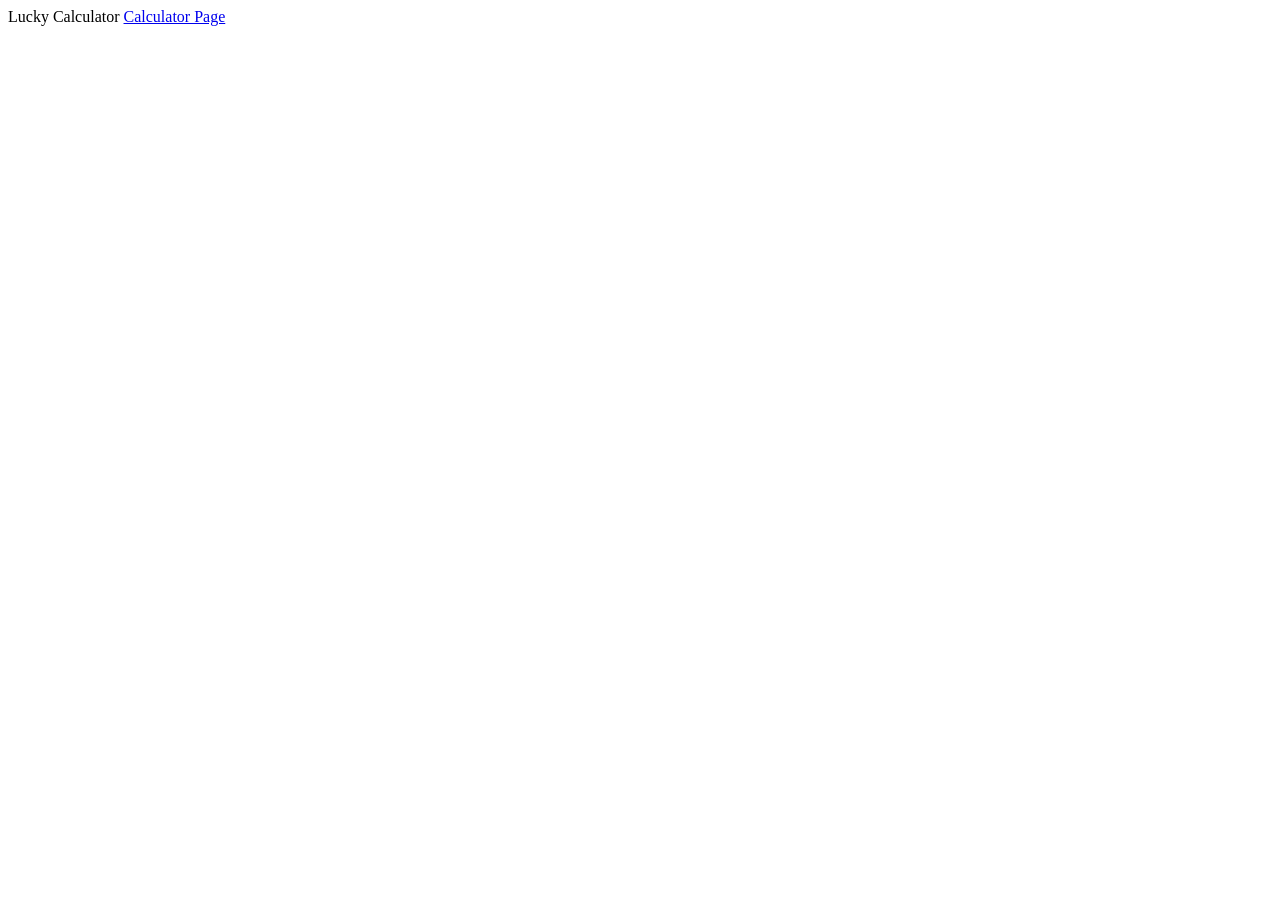
==== index.html @ 780c0f35 "made the calculator page" ====
<!DOCTYPE html>
<html lang="en">
<head>
    <meta charset="UTF-8">
    <meta name="viewport" content="width=device-width, initial-scale=1.0">
    <link rel="stylesheet" href="style.css"
    <title>Lucky Calculator</title>
</head>
<body>
    <a href="calculator.html">Calculator Page</a>
    
    <script src="script.js"></script>
</body>
</html>
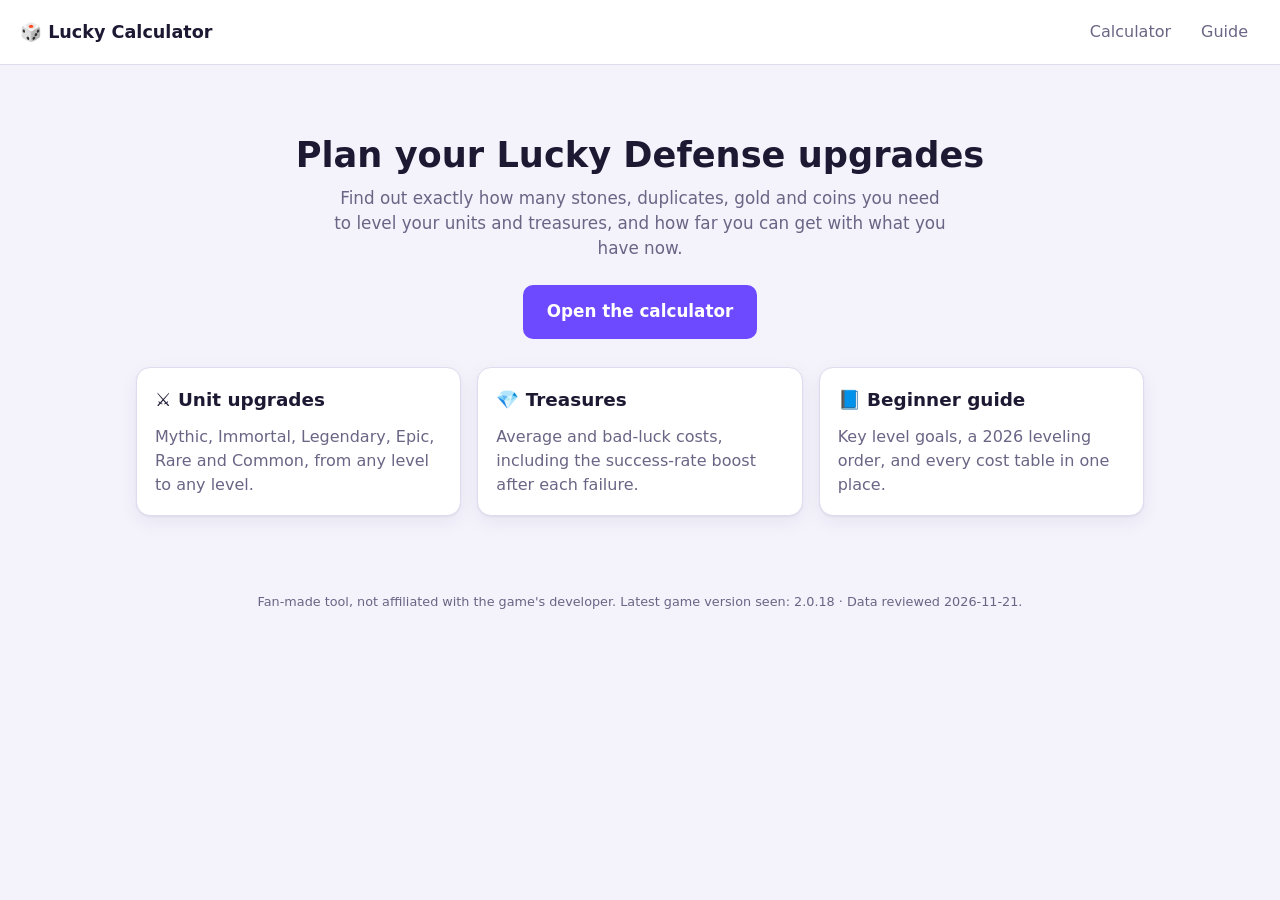
==== commit 579b0a84: "Build Lucky Defense upgrade calculator - Unit calculator for Mythic, Immortal, Legendary, Epic, Rare" ====
--- a/index.html
+++ b/index.html
@@ -3,12 +3,46 @@
 <head>
     <meta charset="UTF-8">
     <meta name="viewport" content="width=device-width, initial-scale=1.0">
-    <link rel="stylesheet" href="style.css"
     <title>Lucky Calculator</title>
+    <link rel="stylesheet" href="style.css">
 </head>
 <body>
-    <a href="calculator.html">Calculator Page</a>
-    
+    <header class="site-header">
+        <a class="brand" href="index.html">🎲 Lucky Calculator</a>
+        <nav>
+            <a href="calculator.html">Calculator</a>
+            <a href="beginnerGuide.html">Guide</a>
+        </nav>
+    </header>
+
+    <main class="container">
+        <section class="hero">
+            <h1>Plan your Lucky Defense upgrades</h1>
+            <p class="lead">Find out exactly how many stones, duplicates, gold and coins you need to level your units and treasures, and how far you can get with what you have now.</p>
+            <a class="btn big" href="calculator.html">Open the calculator</a>
+        </section>
+
+        <div class="grid three">
+            <a class="card link-card" href="calculator.html">
+                <h2>⚔️ Unit upgrades</h2>
+                <p>Mythic, Immortal, Legendary, Epic, Rare and Common, from any level to any level.</p>
+            </a>
+            <a class="card link-card" href="calculator.html">
+                <h2>💎 Treasures</h2>
+                <p>Average and bad-luck costs, including the success-rate boost after each failure.</p>
+            </a>
+            <a class="card link-card" href="beginnerGuide.html">
+                <h2>📘 Beginner guide</h2>
+                <p>Key level goals, a 2026 leveling order, and every cost table in one place.</p>
+            </a>
+        </div>
+    </main>
+
+    <footer class="site-footer">
+        Fan-made tool, not affiliated with the game's developer. Latest game version seen: <span data-version></span> · Data reviewed <span data-reviewed></span>.
+    </footer>
+
+    <script src="data.js"></script>
     <script src="script.js"></script>
 </body>
-</html>+</html>
--- a/style.css
+++ b/style.css
@@ -0,0 +1,187 @@
+:root {
+    --bg: #f4f2fb;
+    --surface: #ffffff;
+    --surface-2: #f0edf9;
+    --text: #1d1933;
+    --muted: #6a6585;
+    --border: #e0dbef;
+    --accent: #6d4aff;
+    --accent-ink: #ffffff;
+    --gold: #b7791f;
+    --need: #c2410c;
+    --ok-bg: #dcfce7;
+    --ok-ink: #166534;
+    --warn-bg: #fef3c7;
+    --warn-ink: #92400e;
+    --row-ok: #ecfdf3;
+    --radius: 14px;
+    --shadow: 0 1px 2px rgba(20, 10, 60, .06), 0 6px 20px rgba(20, 10, 60, .06);
+}
+
+@media (prefers-color-scheme: dark) {
+    :root {
+        --bg: #12101d;
+        --surface: #1c1930;
+        --surface-2: #26223e;
+        --text: #ece9fb;
+        --muted: #a29dc0;
+        --border: #332e52;
+        --accent: #9b82ff;
+        --accent-ink: #12101d;
+        --gold: #f6c453;
+        --need: #fb923c;
+        --ok-bg: #14532d;
+        --ok-ink: #bbf7d0;
+        --warn-bg: #4a3410;
+        --warn-ink: #fde68a;
+        --row-ok: #173326;
+        --shadow: none;
+    }
+}
+
+* { box-sizing: border-box; }
+
+body {
+    margin: 0;
+    font-family: system-ui, -apple-system, "Segoe UI", Roboto, sans-serif;
+    background: var(--bg);
+    color: var(--text);
+    line-height: 1.5;
+}
+
+a { color: var(--accent); }
+
+.site-header {
+    display: flex;
+    justify-content: space-between;
+    align-items: center;
+    flex-wrap: wrap;
+    gap: 8px;
+    padding: 14px 20px;
+    background: var(--surface);
+    border-bottom: 1px solid var(--border);
+}
+.brand { font-weight: 700; font-size: 1.1rem; text-decoration: none; color: var(--text); }
+.site-header nav { display: flex; gap: 6px; }
+.site-header nav a {
+    text-decoration: none; color: var(--muted); padding: 6px 12px; border-radius: 999px; font-weight: 500;
+}
+.site-header nav a[aria-current="page"], .site-header nav a:hover { background: var(--surface-2); color: var(--text); }
+
+.container { max-width: 1040px; margin: 0 auto; padding: 24px 16px 40px; }
+.container.narrow { max-width: 760px; }
+
+h1 { font-size: clamp(1.6rem, 4vw, 2.2rem); margin: 8px 0 4px; }
+h2 { font-size: 1.15rem; margin: 0 0 12px; }
+h3 { font-size: .95rem; margin: 18px 0 8px; color: var(--muted); font-weight: 600; }
+.lead { color: var(--muted); margin: 0 0 20px; font-size: 1.05rem; }
+.muted { color: var(--muted); }
+.small { font-size: .85rem; }
+.center { text-align: center; }
+
+.hero { text-align: center; padding: 32px 0 28px; }
+.hero .lead { max-width: 620px; margin: 0 auto 24px; }
+
+.grid { display: grid; grid-template-columns: 1fr 1fr; gap: 16px; }
+.grid.three { grid-template-columns: repeat(3, 1fr); }
+@media (max-width: 760px) {
+    .grid, .grid.three { grid-template-columns: 1fr; }
+}
+
+.card {
+    background: var(--surface);
+    border: 1px solid var(--border);
+    border-radius: var(--radius);
+    padding: 18px;
+    margin-bottom: 16px;
+    box-shadow: var(--shadow);
+    min-width: 0;
+}
+.card-head { display: flex; justify-content: space-between; align-items: center; gap: 8px; flex-wrap: wrap; margin-bottom: 12px; }
+.card-head h2 { margin: 0; }
+.notice { background: var(--surface-2); }
+.link-card { text-decoration: none; color: var(--text); transition: transform .15s; }
+.link-card:hover { transform: translateY(-2px); border-color: var(--accent); }
+.link-card p { color: var(--muted); margin: 0; }
+
+label { display: block; font-size: .85rem; font-weight: 600; margin: 12px 0 4px; color: var(--muted); }
+select, input {
+    width: 100%;
+    font: inherit;
+    padding: 10px 12px;
+    border: 1px solid var(--border);
+    border-radius: 10px;
+    background: var(--surface-2);
+    color: var(--text);
+}
+select:focus, input:focus { outline: 2px solid var(--accent); outline-offset: 1px; }
+
+.row { display: grid; grid-template-columns: 1fr 1fr; gap: 12px; }
+.add-row { grid-template-columns: 1fr auto; margin-top: 18px; align-items: center; }
+@media (max-width: 420px) { .add-row { grid-template-columns: 1fr; } }
+
+.btn {
+    display: inline-block;
+    font: inherit; font-weight: 600;
+    background: var(--accent); color: var(--accent-ink);
+    border: 0; border-radius: 10px;
+    padding: 10px 16px;
+    cursor: pointer; text-decoration: none;
+}
+.btn:hover { filter: brightness(1.08); }
+.btn.big { padding: 14px 24px; font-size: 1.05rem; }
+.btn.ghost { background: transparent; color: var(--muted); border: 1px solid var(--border); padding: 6px 12px; }
+
+.chips { display: flex; align-items: center; gap: 8px; flex-wrap: wrap; margin-top: 12px; }
+.chip {
+    font: inherit; font-size: .85rem; font-weight: 600;
+    background: var(--surface-2); color: var(--text);
+    border: 1px solid var(--border); border-radius: 999px;
+    padding: 4px 12px; cursor: pointer;
+}
+.chip:hover { border-color: var(--accent); color: var(--accent); }
+
+.tabs { display: flex; gap: 6px; margin-bottom: 16px; background: var(--surface); border: 1px solid var(--border); border-radius: 12px; padding: 4px; width: fit-content; }
+.tabs [role=tab] {
+    font: inherit; font-weight: 600; border: 0; background: transparent; color: var(--muted);
+    padding: 8px 18px; border-radius: 9px; cursor: pointer;
+}
+.tabs [role=tab][aria-selected="true"] { background: var(--accent); color: var(--accent-ink); }
+
+.stats { display: grid; grid-template-columns: repeat(auto-fit, minmax(140px, 1fr)); gap: 10px; }
+.stat { background: var(--surface-2); border-radius: 10px; padding: 10px 12px; }
+.stat-label { display: block; font-size: .8rem; color: var(--muted); }
+.stat-value { display: block; font-size: 1.5rem; font-weight: 700; font-variant-numeric: tabular-nums; }
+.stat-value.need { color: var(--need); }
+.ready { color: var(--ok-ink); background: var(--ok-bg); padding: 10px 12px; border-radius: 10px; margin: 0; font-weight: 600; }
+.reach { font-weight: 600; margin: 12px 0 0; }
+.reach:empty { display: none; }
+
+.badge { display: inline-block; font-size: .75rem; font-weight: 700; padding: 3px 10px; border-radius: 999px; white-space: nowrap; }
+.badge.ok { background: var(--ok-bg); color: var(--ok-ink); }
+.badge.warn { background: var(--warn-bg); color: var(--warn-ink); }
+
+.table-wrap { overflow-x: auto; }
+table.data { width: 100%; border-collapse: collapse; font-variant-numeric: tabular-nums; }
+table.data th, table.data td { text-align: right; padding: 8px 10px; border-bottom: 1px solid var(--border); white-space: nowrap; }
+table.data th:first-child, table.data td:first-child { text-align: left; }
+table.data th { font-size: .8rem; color: var(--muted); font-weight: 600; }
+table.data tr.reachable td { background: var(--row-ok); }
+table.data tr.sum td { font-weight: 700; border-top: 2px solid var(--border); }
+
+.plan { list-style: none; padding: 0; margin: 0 0 12px; }
+.plan li {
+    display: flex; justify-content: space-between; align-items: center; gap: 8px; flex-wrap: wrap;
+    padding: 10px 0; border-bottom: 1px solid var(--border);
+}
+.icon-btn { border: 0; background: transparent; color: var(--muted); cursor: pointer; font-size: 1rem; padding: 2px 6px; margin-left: 6px; }
+.icon-btn:hover { color: var(--need); }
+
+details { border-bottom: 1px solid var(--border); padding: 10px 0; }
+details summary { cursor: pointer; font-weight: 600; display: flex; gap: 8px; align-items: center; flex-wrap: wrap; }
+details table { margin-top: 10px; }
+
+ol.order li { margin-bottom: 6px; }
+code { background: var(--surface-2); padding: 1px 6px; border-radius: 6px; }
+
+.site-footer { text-align: center; color: var(--muted); font-size: .8rem; padding: 20px 16px 32px; }
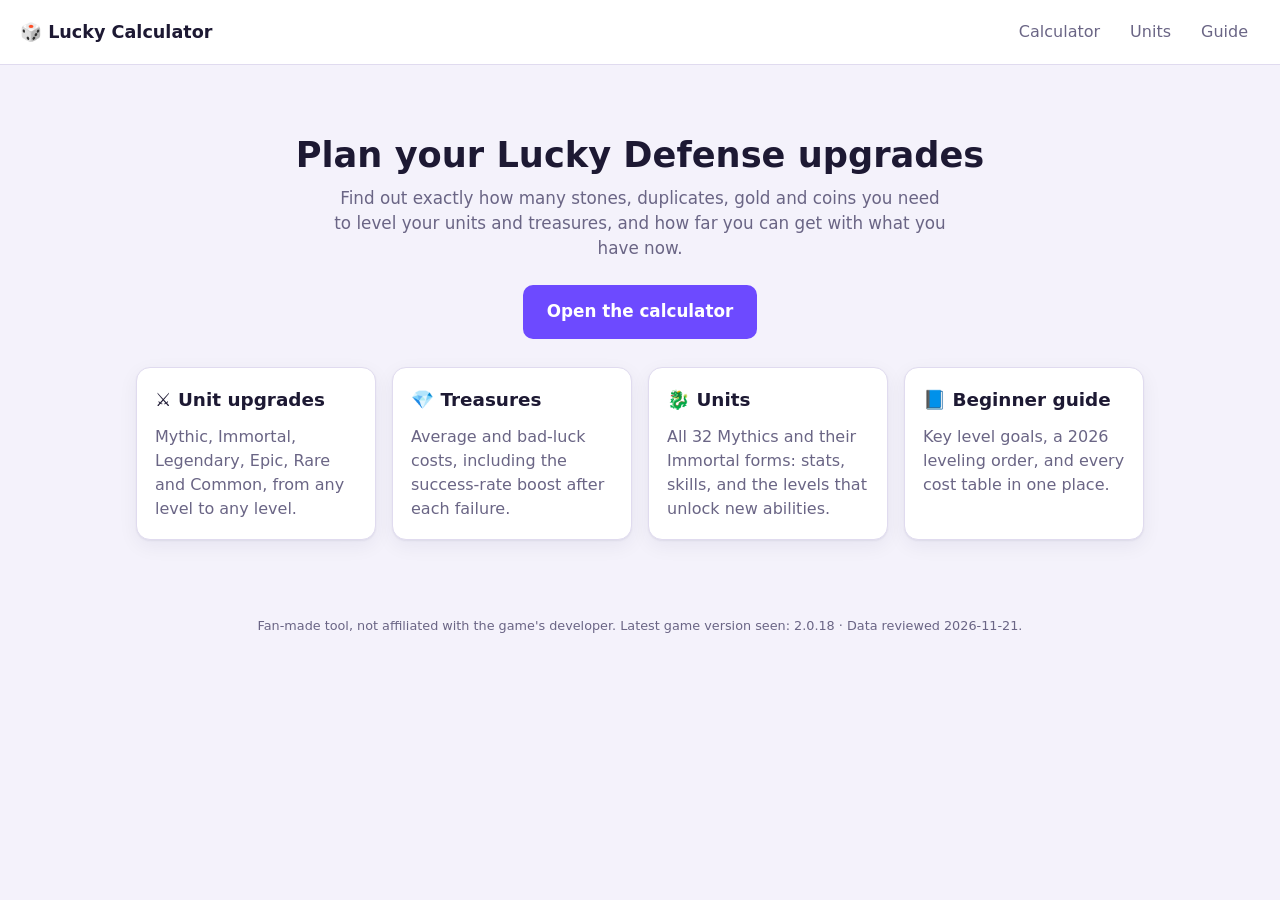
==== commit 56d7d481: "Add Mythic & Immortal units page - New units.html: all 32 Mythics with stats, skills and Lv 6/12   m" ====
--- a/index.html
+++ b/index.html
@@ -11,6 +11,7 @@
         <a class="brand" href="index.html">🎲 Lucky Calculator</a>
         <nav>
             <a href="calculator.html">Calculator</a>
+            <a href="units.html">Units</a>
             <a href="beginnerGuide.html">Guide</a>
         </nav>
     </header>
@@ -31,6 +32,10 @@
                 <h2>💎 Treasures</h2>
                 <p>Average and bad-luck costs, including the success-rate boost after each failure.</p>
             </a>
+            <a class="card link-card" href="units.html">
+                <h2>🐉 Units</h2>
+                <p>All 32 Mythics and their Immortal forms: stats, skills, and the levels that unlock new abilities.</p>
+            </a>
             <a class="card link-card" href="beginnerGuide.html">
                 <h2>📘 Beginner guide</h2>
                 <p>Key level goals, a 2026 leveling order, and every cost table in one place.</p>
--- a/style.css
+++ b/style.css
@@ -83,7 +83,7 @@
 .hero .lead { max-width: 620px; margin: 0 auto 24px; }
 
 .grid { display: grid; grid-template-columns: 1fr 1fr; gap: 16px; }
-.grid.three { grid-template-columns: repeat(3, 1fr); }
+.grid.three { grid-template-columns: repeat(auto-fit, minmax(220px, 1fr)); }
 @media (max-width: 760px) {
     .grid, .grid.three { grid-template-columns: 1fr; }
 }
@@ -185,3 +185,110 @@
 code { background: var(--surface-2); padding: 1px 6px; border-radius: 6px; }
 
 .site-footer { text-align: center; color: var(--muted); font-size: .8rem; padding: 20px 16px 32px; }
+
+/* ---------- Units page ---------- */
+:root { --imm: #c8901a; --imm-bg: #fff4d6; --unlock: #7c3aed; --upgrade: #0e7490; }
+@media (prefers-color-scheme: dark) {
+    :root { --imm: #f6c453; --imm-bg: #3b2c0c; --unlock: #c4b5fd; --upgrade: #67e8f9; }
+}
+
+.key-list { margin: 0; padding-left: 0; list-style: none; }
+.key-list li { margin-bottom: 8px; }
+.key-list.plain li { padding-left: 0; }
+.key { display: inline-grid; place-items: center; width: 22px; height: 22px; border-radius: 50%; font-size: .75rem; font-weight: 700; margin-right: 4px; vertical-align: middle; }
+.key.unlock { background: var(--unlock); color: var(--surface); }
+.key.upgrade { background: var(--upgrade); color: var(--surface); }
+.key.small { background: var(--surface-2); color: var(--muted); border: 1px solid var(--border); }
+.legend { color: var(--muted); display: flex; gap: 12px; flex-wrap: wrap; align-items: center; }
+
+.filters { display: flex; flex-wrap: wrap; gap: 12px; align-items: center; }
+.filters input[type=search] { flex: 1 1 220px; width: auto; }
+.filters .chips { margin: 0; }
+.chip[aria-pressed="true"] { background: var(--accent); color: var(--accent-ink); border-color: var(--accent); }
+.check { display: flex; align-items: center; gap: 6px; margin: 0; color: var(--text); font-weight: 500; }
+.check input { width: auto; }
+
+.unit-grid { display: grid; grid-template-columns: repeat(auto-fill, minmax(280px, 1fr)); gap: 14px; }
+.unit-card {
+    font: inherit; color: inherit; text-align: left; cursor: pointer;
+    background: var(--surface); border: 1px solid var(--border); border-radius: var(--radius);
+    padding: 14px; box-shadow: var(--shadow); display: flex; flex-direction: column; gap: 10px;
+    transition: transform .15s, border-color .15s;
+}
+.unit-card:hover, .unit-card:focus-visible { transform: translateY(-2px); border-color: var(--accent); outline: none; }
+.unit-top { display: flex; gap: 12px; align-items: center; }
+.unit-id { min-width: 0; }
+.unit-id h2, .unit-id h4 { margin: 0 0 4px; font-size: 1.05rem; }
+.ko { font-size: .8rem; color: var(--muted); font-weight: 500; }
+.tags { display: flex; gap: 4px; flex-wrap: wrap; margin-bottom: 4px; }
+.tag { font-size: .7rem; font-weight: 600; padding: 2px 8px; border-radius: 999px; background: var(--surface-2); color: var(--muted); }
+.mini-stats { font-size: .85rem; font-variant-numeric: tabular-nums; }
+
+.portrait {
+    position: relative; flex: 0 0 auto; width: 64px; height: 64px; border-radius: 14px; overflow: hidden;
+    background: var(--surface-2); border: 2px solid var(--border); display: grid; place-items: center;
+}
+.portrait::before { content: attr(data-letter); font-size: 1.6rem; font-weight: 800; color: var(--muted); }
+.portrait img { position: absolute; inset: 0; width: 100%; height: 100%; object-fit: cover; }
+.portrait.gold { border-color: var(--imm); background: var(--imm-bg); box-shadow: 0 0 0 2px var(--imm-bg); }
+.portrait.fallback img { filter: sepia(.6) saturate(1.6) hue-rotate(-10deg); }
+.portrait.fallback::after { content: "★"; position: absolute; right: 2px; bottom: 0; color: var(--imm); font-size: .9rem; text-shadow: 0 0 2px var(--surface); }
+.big-portrait { width: 96px; height: 96px; }
+
+.ms-list { list-style: none; margin: 0; padding: 0; display: grid; gap: 6px; }
+.ms { font-size: .85rem; display: flex; gap: 8px; align-items: baseline; }
+.ms b { flex: 0 0 auto; font-size: .75rem; padding: 1px 8px; border-radius: 999px; white-space: nowrap; }
+.ms.unlock b { background: var(--unlock); color: var(--surface); }
+.ms.upgrade b { background: var(--upgrade); color: var(--surface); }
+.ms.none b { background: var(--surface-2); color: var(--muted); }
+.ms.none span { color: var(--muted); }
+.flags { display: flex; gap: 6px; flex-wrap: wrap; }
+.flags:empty { display: none; }
+.badge.imm { background: var(--imm-bg); color: var(--imm); }
+.empty { grid-column: 1 / -1; text-align: center; padding: 30px 0; }
+
+dialog#unit-dialog {
+    width: min(760px, calc(100vw - 24px)); max-height: calc(100vh - 32px); padding: 22px;
+    border: 1px solid var(--border); border-radius: var(--radius); background: var(--surface); color: var(--text);
+}
+dialog#unit-dialog::backdrop { background: rgba(10, 8, 25, .6); }
+.dlg-close { position: absolute; top: 10px; right: 10px; font-size: 1.2rem; }
+.dlg-head { margin-bottom: 8px; padding-right: 30px; }
+dialog h3 { margin-top: 22px; }
+.note { background: var(--surface-2); border-radius: 10px; padding: 10px 12px; font-size: .9rem; }
+
+.timeline { list-style: none; padding: 0; margin: 8px 0 6px; display: grid; grid-template-columns: repeat(15, 1fr); position: relative; }
+.timeline::before { content: ""; position: absolute; left: 3%; right: 3%; top: 13px; height: 3px; background: var(--border); border-radius: 2px; }
+.timeline li { display: flex; flex-direction: column; align-items: center; gap: 4px; position: relative; }
+.timeline .dot { width: 12px; height: 12px; margin-top: 8px; border-radius: 50%; background: var(--border); font-size: 0; display: grid; place-items: center; }
+.timeline .small .dot { width: 18px; height: 18px; margin-top: 5px; background: var(--surface-2); border: 1px solid var(--border); color: var(--muted); font-size: .7rem; }
+.timeline .big .dot { width: 28px; height: 28px; margin-top: 0; font-size: .85rem; font-weight: 700; color: var(--surface); }
+.timeline .unlock .dot { background: var(--unlock); }
+.timeline .upgrade .dot { background: var(--upgrade); }
+.timeline .none .dot { background: var(--muted); }
+.timeline .lv { font-size: .7rem; color: var(--muted); font-variant-numeric: tabular-nums; }
+.timeline .big .lv { font-weight: 700; color: var(--text); }
+
+table.data.ms-table td, table.data.ms-table th { white-space: normal; text-align: left; }
+.ms-table td:first-child { white-space: nowrap; font-weight: 600; }
+table.data.ms-table td:nth-child(2) { white-space: nowrap; }
+.imm-block table.data.ms-table td:nth-child(2) { white-space: normal; }
+.ms-table tr.unlock td:nth-child(2) { color: var(--unlock); font-weight: 700; }
+.ms-table tr.upgrade td:nth-child(2) { color: var(--upgrade); font-weight: 700; }
+.ms-table tr.common td { color: var(--muted); }
+
+.skills { list-style: none; padding: 0; margin: 0; display: grid; gap: 10px; }
+.skills li { display: flex; gap: 10px; align-items: flex-start; }
+.skills p { margin: 2px 0 0; font-size: .9rem; color: var(--muted); }
+.kind { flex: 0 0 74px; text-align: center; font-size: .7rem; font-weight: 700; padding: 3px 0; border-radius: 6px; background: var(--surface-2); color: var(--muted); }
+.kind.ultimate { background: var(--imm-bg); color: var(--imm); }
+.kind.passive { background: var(--ok-bg); color: var(--ok-ink); }
+.imm-block { margin-top: 22px; padding: 14px; border-radius: 12px; border: 1px solid var(--imm); background: linear-gradient(180deg, var(--imm-bg), transparent 70%); }
+.imm-block h3 { margin-top: 0; color: var(--imm); }
+
+@media (max-width: 520px) {
+    .timeline .small .dot { width: 12px; height: 12px; font-size: 0; margin-top: 8px; }
+    .timeline .big .dot { width: 22px; height: 22px; margin-top: 3px; font-size: .7rem; }
+    .timeline .lv { font-size: .6rem; }
+    .kind { flex-basis: 62px; }
+}
